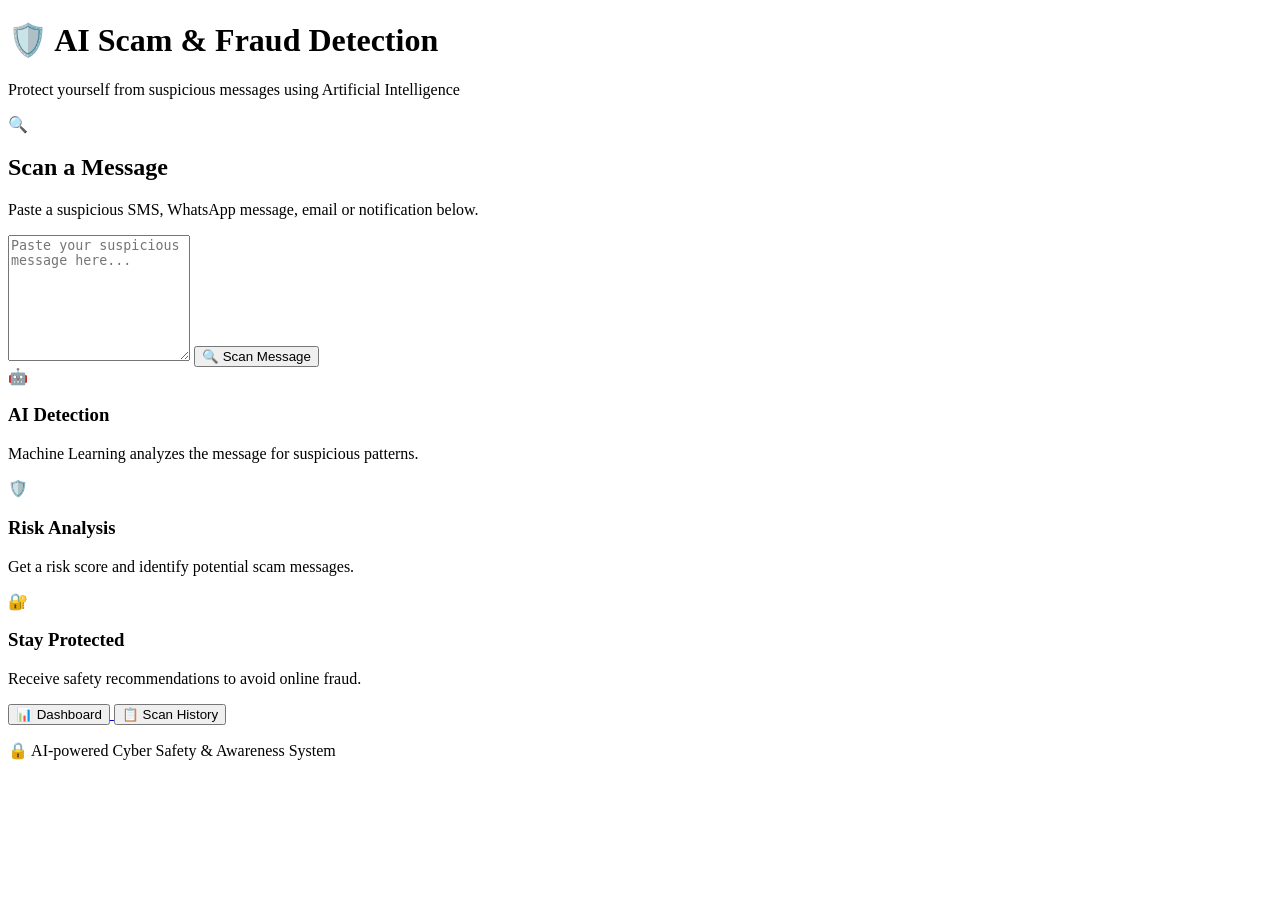
==== templates/index.html @ 098976e8 "Initial AI Scam Detector project" ====
<!DOCTYPE html>
<html lang="en">

<head>

    <meta charset="UTF-8">

    <meta name="viewport"
          content="width=device-width, initial-scale=1.0">

    <title>AI Scam & Fraud Detection</title>

    <link rel="stylesheet"
          href="{{ url_for('static', filename='style.css') }}">

</head>


<body>

    <div class="container">

        <!-- Header -->

        <h1>🛡️ AI Scam & Fraud Detection</h1>

        <p class="subtitle">
            Protect yourself from suspicious messages using Artificial Intelligence
        </p>


        <!-- Main Scanner Card -->

        <div class="scanner-card">

            <div class="scanner-icon">
                🔍
            </div>

            <h2>Scan a Message</h2>

            <p>
                Paste a suspicious SMS, WhatsApp message,
                email or notification below.
            </p>


            <form action="/scan" method="POST">

                <textarea
                    name="message"
                    placeholder="Paste your suspicious message here..."
                    rows="8"
                    required></textarea>


                <button type="submit" class="scan-button">
                    🔍 Scan Message
                </button>

            </form>

        </div>


        <!-- Quick Features -->

        <div class="feature-cards">

            <div class="feature-card">
                <div class="feature-icon">🤖</div>
                <h3>AI Detection</h3>
                <p>
                    Machine Learning analyzes the message
                    for suspicious patterns.
                </p>
            </div>


            <div class="feature-card">
                <div class="feature-icon">🛡️</div>
                <h3>Risk Analysis</h3>
                <p>
                    Get a risk score and identify
                    potential scam messages.
                </p>
            </div>


            <div class="feature-card">
                <div class="feature-icon">🔐</div>
                <h3>Stay Protected</h3>
                <p>
                    Receive safety recommendations
                    to avoid online fraud.
                </p>
            </div>

        </div>


        <!-- Navigation -->

        <div class="navigation">

            <a href="/dashboard">
                <button type="button">
                    📊 Dashboard
                </button>
            </a>


            <a href="/history">
                <button type="button">
                    📋 Scan History
                </button>
            </a>

        </div>


        <!-- Footer -->

        <p class="footer">
            🔒 AI-powered Cyber Safety & Awareness System
        </p>

    </div>

</body>

</html>
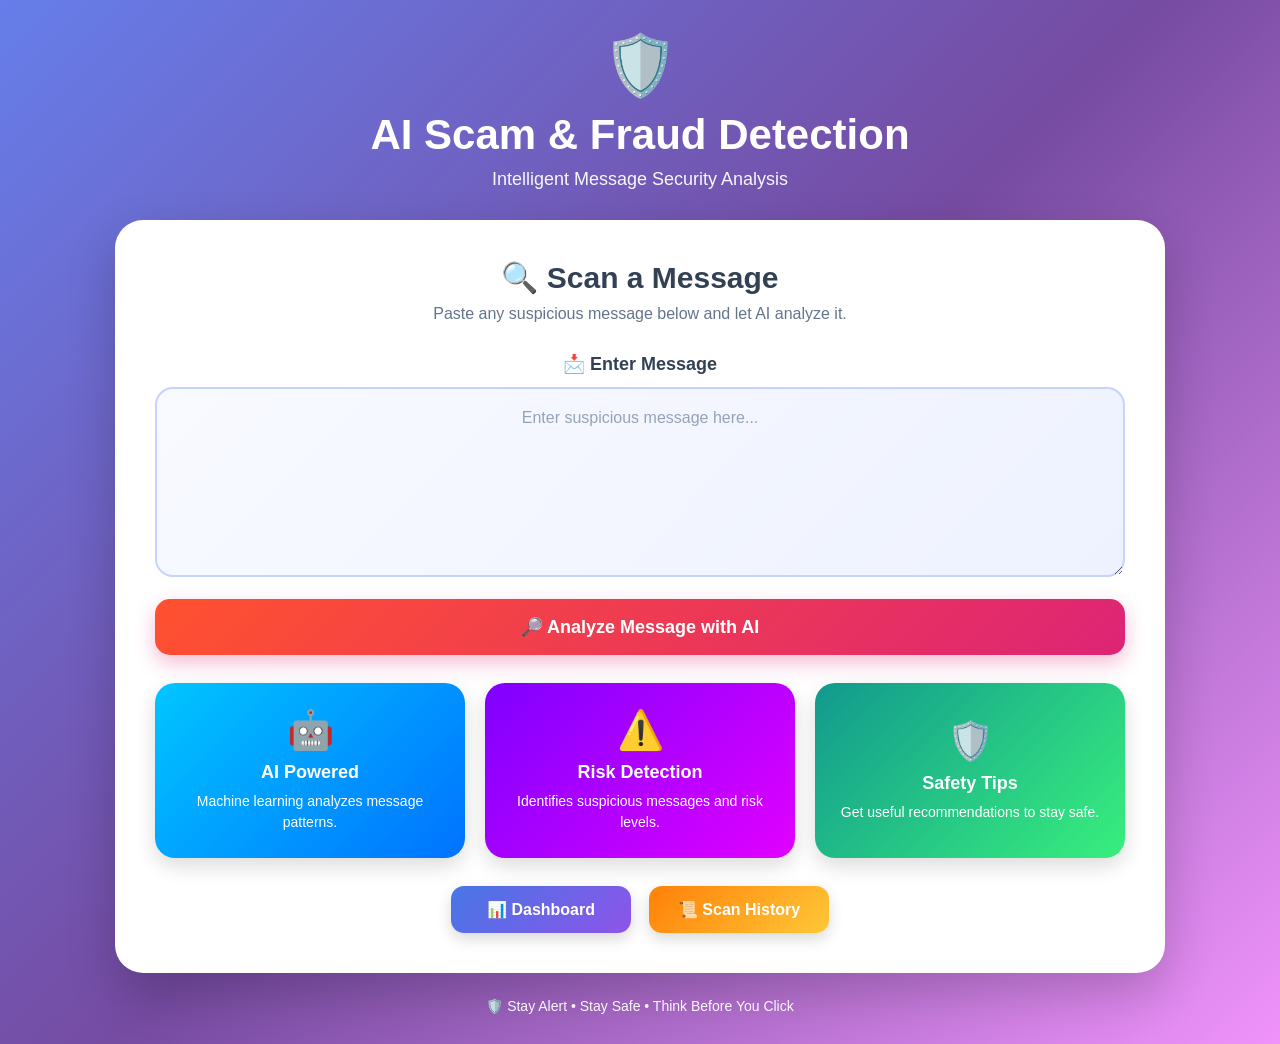
==== commit a50c82f9: "Fix scam detection bug and update project" ====
--- a/templates/index.html
+++ b/templates/index.html
@@ -10,123 +10,811 @@
 
     <title>AI Scam & Fraud Detection</title>
 
-    <link rel="stylesheet"
-          href="{{ url_for('static', filename='style.css') }}">
+
+    <style>
+
+        /* ================= RESET ================= */
+
+        * {
+            margin: 0;
+            padding: 0;
+            box-sizing: border-box;
+        }
+
+
+        /* ================= BODY ================= */
+
+        body {
+
+            font-family: Arial, Helvetica, sans-serif;
+
+            min-height: 100vh;
+
+            padding: 30px 15px;
+
+            background:
+                linear-gradient(
+                    135deg,
+                    #667eea 0%,
+                    #764ba2 50%,
+                    #f093fb 100%
+                );
+
+            color: #1e293b;
+
+        }
+
+
+        /* ================= MAIN CONTAINER ================= */
+
+        .container {
+
+            width: 100%;
+
+            max-width: 1050px;
+
+            margin: 0 auto;
+
+            text-align: center;
+
+        }
+
+
+        /* ================= HEADER ================= */
+
+        .header {
+
+            text-align: center;
+
+            color: white;
+
+            margin-bottom: 30px;
+
+        }
+
+
+        .shield {
+
+            font-size: 60px;
+
+            margin-bottom: 10px;
+
+        }
+
+
+        .header h1 {
+
+            font-size: 42px;
+
+            font-weight: 800;
+
+            margin-bottom: 10px;
+
+            text-align: center;
+
+        }
+
+
+        .header p {
+
+            font-size: 18px;
+
+            opacity: 0.95;
+
+            text-align: center;
+
+        }
+
+
+        /* ================= MAIN CARD ================= */
+
+        .main-card {
+
+            width: 100%;
+
+            background: #ffffff;
+
+            border-radius: 28px;
+
+            padding: 40px;
+
+            margin: 0 auto;
+
+            text-align: center;
+
+            box-shadow:
+                0 20px 50px rgba(0, 0, 0, 0.20);
+
+            animation: slideUp 0.6s ease;
+
+        }
+
+
+        /* ================= TITLE ================= */
+
+        .main-card h2 {
+
+            text-align: center;
+
+            color: #334155;
+
+            font-size: 30px;
+
+            margin-bottom: 10px;
+
+        }
+
+
+        .subtitle {
+
+            text-align: center;
+
+            color: #64748b;
+
+            font-size: 16px;
+
+            margin-bottom: 30px;
+
+        }
+
+
+        /* ================= INPUT LABEL ================= */
+
+        .input-label {
+
+            display: block;
+
+            text-align: center;
+
+            font-size: 18px;
+
+            font-weight: bold;
+
+            color: #334155;
+
+            margin-bottom: 12px;
+
+        }
+
+
+        /* ================= TEXTAREA ================= */
+
+        textarea {
+
+            display: block;
+
+            width: 100%;
+
+            min-height: 190px;
+
+            padding: 20px;
+
+            margin: 0 auto;
+
+            border: 2px solid #c7d2fe;
+
+            border-radius: 18px;
+
+            resize: vertical;
+
+            outline: none;
+
+            font-size: 16px;
+
+            font-family: Arial, Helvetica, sans-serif;
+
+            text-align: center;
+
+            color: #334155;
+
+            background:
+                linear-gradient(
+                    135deg,
+                    #f8faff,
+                    #eef2ff
+                );
+
+            transition: 0.3s;
+
+        }
+
+
+        textarea:focus {
+
+            border-color: #7c3aed;
+
+            box-shadow:
+                0 0 0 4px rgba(124, 58, 237, 0.12);
+
+            background: white;
+
+        }
+
+
+        textarea::placeholder {
+
+            color: #94a3b8;
+
+            text-align: center;
+
+        }
+
+
+        /* ================= SCAN BUTTON ================= */
+
+        .scan-button {
+
+            display: block;
+
+            width: 100%;
+
+            margin: 22px auto 0;
+
+            padding: 17px;
+
+            border: none;
+
+            border-radius: 15px;
+
+            cursor: pointer;
+
+            color: white;
+
+            font-size: 18px;
+
+            font-weight: bold;
+
+            text-align: center;
+
+            background:
+                linear-gradient(
+                    135deg,
+                    #ff512f,
+                    #dd2476
+                );
+
+            box-shadow:
+                0 8px 20px rgba(221, 36, 118, 0.30);
+
+            transition: 0.3s;
+
+        }
+
+
+        .scan-button:hover {
+
+            transform: translateY(-3px);
+
+            box-shadow:
+                0 12px 25px rgba(221, 36, 118, 0.40);
+
+        }
+
+
+        .scan-button:active {
+
+            transform: scale(0.98);
+
+        }
+
+
+        /* ================= FEATURES ================= */
+
+        .features {
+
+            display: grid;
+
+            grid-template-columns:
+                repeat(3, 1fr);
+
+            gap: 20px;
+
+            margin-top: 28px;
+
+            text-align: center;
+
+        }
+
+
+        .feature {
+
+            min-height: 165px;
+
+            padding: 25px 18px;
+
+            border-radius: 20px;
+
+            color: white;
+
+            display: flex;
+
+            flex-direction: column;
+
+            justify-content: center;
+
+            align-items: center;
+
+            text-align: center;
+
+            box-shadow:
+                0 8px 20px rgba(0, 0, 0, 0.14);
+
+            transition: 0.3s;
+
+        }
+
+
+        .feature:hover {
+
+            transform: translateY(-5px);
+
+            box-shadow:
+                0 14px 25px rgba(0, 0, 0, 0.20);
+
+        }
+
+
+        .feature:nth-child(1) {
+
+            background:
+                linear-gradient(
+                    135deg,
+                    #00c6ff,
+                    #0072ff
+                );
+
+        }
+
+
+        .feature:nth-child(2) {
+
+            background:
+                linear-gradient(
+                    135deg,
+                    #7f00ff,
+                    #e100ff
+                );
+
+        }
+
+
+        .feature:nth-child(3) {
+
+            background:
+                linear-gradient(
+                    135deg,
+                    #11998e,
+                    #38ef7d
+                );
+
+        }
+
+
+        .feature-icon {
+
+            font-size: 38px;
+
+            margin-bottom: 10px;
+
+        }
+
+
+        .feature h3 {
+
+            font-size: 18px;
+
+            margin-bottom: 8px;
+
+            color: white;
+
+            text-align: center;
+
+        }
+
+
+        .feature p {
+
+            font-size: 14px;
+
+            line-height: 1.5;
+
+            color: white;
+
+            text-align: center;
+
+        }
+
+
+        /* ================= NAVIGATION ================= */
+
+        .navigation {
+
+            display: flex;
+
+            justify-content: center;
+
+            align-items: center;
+
+            gap: 18px;
+
+            flex-wrap: wrap;
+
+            margin-top: 28px;
+
+            text-align: center;
+
+        }
+
+
+        .nav-button {
+
+            display: inline-block;
+
+            min-width: 180px;
+
+            padding: 14px 24px;
+
+            border-radius: 13px;
+
+            text-decoration: none;
+
+            color: white;
+
+            font-weight: bold;
+
+            text-align: center;
+
+            transition: 0.3s;
+
+            box-shadow:
+                0 6px 15px rgba(0, 0, 0, 0.15);
+
+        }
+
+
+        .dashboard {
+
+            background:
+                linear-gradient(
+                    135deg,
+                    #4776e6,
+                    #8e54e9
+                );
+
+        }
+
+
+        .history {
+
+            background:
+                linear-gradient(
+                    135deg,
+                    #ff8008,
+                    #ffc837
+                );
+
+        }
+
+
+        .nav-button:hover {
+
+            transform: translateY(-3px);
+
+            box-shadow:
+                0 10px 22px rgba(0, 0, 0, 0.20);
+
+        }
+
+
+        /* ================= FOOTER ================= */
+
+        .footer {
+
+            text-align: center;
+
+            color: white;
+
+            margin-top: 25px;
+
+            font-size: 14px;
+
+            opacity: 0.95;
+
+        }
+
+
+        /* ================= ANIMATION ================= */
+
+        @keyframes slideUp {
+
+            from {
+
+                opacity: 0;
+
+                transform: translateY(25px);
+
+            }
+
+            to {
+
+                opacity: 1;
+
+                transform: translateY(0);
+
+            }
+
+        }
+
+
+        /* ================= MOBILE ================= */
+
+        @media (max-width: 700px) {
+
+            body {
+
+                padding: 20px 10px;
+
+            }
+
+
+            .shield {
+
+                font-size: 45px;
+
+            }
+
+
+            .header h1 {
+
+                font-size: 29px;
+
+            }
+
+
+            .header p {
+
+                font-size: 15px;
+
+            }
+
+
+            .main-card {
+
+                padding: 22px;
+
+                border-radius: 20px;
+
+            }
+
+
+            .main-card h2 {
+
+                font-size: 24px;
+
+            }
+
+
+            .features {
+
+                grid-template-columns: 1fr;
+
+            }
+
+
+            .navigation {
+
+                flex-direction: column;
+
+            }
+
+
+            .nav-button {
+
+                width: 100%;
+
+            }
+
+
+            textarea {
+
+                min-height: 160px;
+
+            }
+
+        }
+
+    </style>
 
 </head>
 
 
 <body>
 
-    <div class="container">
-
-        <!-- Header -->
-
-        <h1>🛡️ AI Scam & Fraud Detection</h1>
+
+<div class="container">
+
+
+    <!-- ================= HEADER ================= -->
+
+    <div class="header">
+
+        <div class="shield">
+            🛡️
+        </div>
+
+        <h1>
+            AI Scam & Fraud Detection
+        </h1>
+
+        <p>
+            Intelligent Message Security Analysis
+        </p>
+
+    </div>
+
+
+    <!-- ================= MAIN CARD ================= -->
+
+    <div class="main-card">
+
+
+        <h2>
+            🔍 Scan a Message
+        </h2>
+
 
         <p class="subtitle">
-            Protect yourself from suspicious messages using Artificial Intelligence
+            Paste any suspicious message below and let AI analyze it.
         </p>
 
 
-        <!-- Main Scanner Card -->
-
-        <div class="scanner-card">
-
-            <div class="scanner-icon">
-                🔍
+        <!-- ================= FORM ================= -->
+
+        <form action="/scan" method="POST">
+
+
+            <label class="input-label">
+
+                📩 Enter Message
+
+            </label>
+
+
+            <textarea
+                name="message"
+                placeholder="Enter suspicious message here..."
+                required></textarea>
+
+
+            <button
+                type="submit"
+                class="scan-button">
+
+                🔎 Analyze Message with AI
+
+            </button>
+
+
+        </form>
+
+
+        <!-- ================= FEATURES ================= -->
+
+        <div class="features">
+
+
+            <div class="feature">
+
+
+                <div class="feature-icon">
+                    🤖
+                </div>
+
+
+                <h3>
+                    AI Powered
+                </h3>
+
+
+                <p>
+                    Machine learning analyzes
+                    message patterns.
+                </p>
+
+
             </div>
 
-            <h2>Scan a Message</h2>
-
-            <p>
-                Paste a suspicious SMS, WhatsApp message,
-                email or notification below.
-            </p>
-
-
-            <form action="/scan" method="POST">
-
-                <textarea
-                    name="message"
-                    placeholder="Paste your suspicious message here..."
-                    rows="8"
-                    required></textarea>
-
-
-                <button type="submit" class="scan-button">
-                    🔍 Scan Message
-                </button>
-
-            </form>
+
+
+            <div class="feature">
+
+
+                <div class="feature-icon">
+                    ⚠️
+                </div>
+
+
+                <h3>
+                    Risk Detection
+                </h3>
+
+
+                <p>
+                    Identifies suspicious messages
+                    and risk levels.
+                </p>
+
+
+            </div>
+
+
+
+            <div class="feature">
+
+
+                <div class="feature-icon">
+                    🛡️
+                </div>
+
+
+                <h3>
+                    Safety Tips
+                </h3>
+
+
+                <p>
+                    Get useful recommendations
+                    to stay safe.
+                </p>
+
+
+            </div>
+
 
         </div>
 
 
-        <!-- Quick Features -->
-
-        <div class="feature-cards">
-
-            <div class="feature-card">
-                <div class="feature-icon">🤖</div>
-                <h3>AI Detection</h3>
-                <p>
-                    Machine Learning analyzes the message
-                    for suspicious patterns.
-                </p>
-            </div>
-
-
-            <div class="feature-card">
-                <div class="feature-icon">🛡️</div>
-                <h3>Risk Analysis</h3>
-                <p>
-                    Get a risk score and identify
-                    potential scam messages.
-                </p>
-            </div>
-
-
-            <div class="feature-card">
-                <div class="feature-icon">🔐</div>
-                <h3>Stay Protected</h3>
-                <p>
-                    Receive safety recommendations
-                    to avoid online fraud.
-                </p>
-            </div>
+        <!-- ================= NAVIGATION ================= -->
+
+        <div class="navigation">
+
+
+            <a
+                href="/dashboard"
+                class="nav-button dashboard">
+
+                📊 Dashboard
+
+            </a>
+
+
+            <a
+                href="/history"
+                class="nav-button history">
+
+                📜 Scan History
+
+            </a>
+
 
         </div>
 
 
-        <!-- Navigation -->
-
-        <div class="navigation">
-
-            <a href="/dashboard">
-                <button type="button">
-                    📊 Dashboard
-                </button>
-            </a>
-
-
-            <a href="/history">
-                <button type="button">
-                    📋 Scan History
-                </button>
-            </a>
-
-        </div>
-
-
-        <!-- Footer -->
-
-        <p class="footer">
-            🔒 AI-powered Cyber Safety & Awareness System
-        </p>
-
     </div>
 
+
+    <!-- ================= FOOTER ================= -->
+
+    <div class="footer">
+
+        🛡️ Stay Alert • Stay Safe • Think Before You Click
+
+    </div>
+
+
+</div>
+
+
 </body>
 
 </html>
